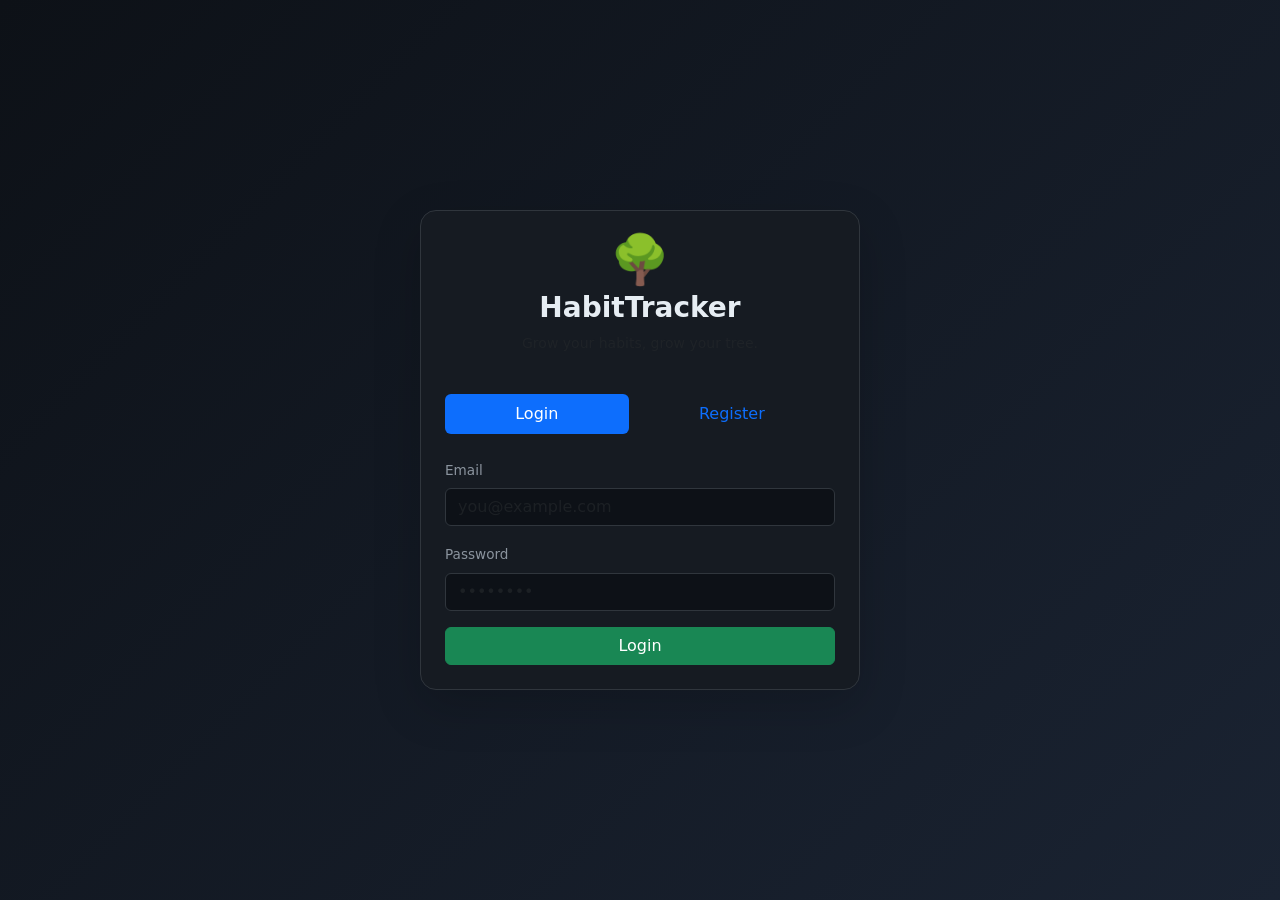
==== index.html @ 440872de "first commit" ====
<!DOCTYPE html>
<html lang="en">
<head>
  <meta charset="UTF-8" />
  <meta name="viewport" content="width=device-width, initial-scale=1.0" />
  <title>HabitTracker — Login</title>
  <link rel="stylesheet" href="https://cdn.jsdelivr.net/npm/bootstrap@5.3.3/dist/css/bootstrap.min.css" />
  <link rel="stylesheet" href="css/main.css" />
</head>
<body class="auth-page d-flex align-items-center justify-content-center min-vh-100">
  <div class="auth-card card shadow-lg p-4" style="width:100%;max-width:440px">
    <div class="text-center mb-4">
      <div class="auth-logo mb-2">🌳</div>
      <h3 class="fw-bold">HabitTracker</h3>
      <p class="text-muted small">Grow your habits, grow your tree.</p>
    </div>

    <!-- Tabs -->
    <ul class="nav nav-pills nav-fill mb-4" id="authTabs">
      <li class="nav-item">
        <button class="nav-link active" data-tab="login">Login</button>
      </li>
      <li class="nav-item">
        <button class="nav-link" data-tab="register">Register</button>
      </li>
    </ul>

    <!-- Alert -->
    <div id="authAlert" class="alert d-none" role="alert"></div>

    <!-- Login Form -->
    <form id="loginForm">
      <div class="mb-3">
        <label class="form-label">Email</label>
        <input type="email" id="loginEmail" class="form-control" placeholder="you@example.com" required />
      </div>
      <div class="mb-3">
        <label class="form-label">Password</label>
        <input type="password" id="loginPassword" class="form-control" placeholder="••••••••" required />
      </div>
      <button type="submit" class="btn btn-success w-100" id="loginBtn">
        <span class="btn-text">Login</span>
        <span class="spinner-border spinner-border-sm d-none ms-2" role="status"></span>
      </button>
    </form>

    <!-- Register Form -->
    <form id="registerForm" class="d-none">
      <div class="mb-3">
        <label class="form-label">Username</label>
        <input type="text" id="regUsername" class="form-control" placeholder="cooluser" required />
      </div>
      <div class="mb-3">
        <label class="form-label">Email</label>
        <input type="email" id="regEmail" class="form-control" placeholder="you@example.com" required />
      </div>
      <div class="mb-3">
        <label class="form-label">Password</label>
        <input type="password" id="regPassword" class="form-control" placeholder="••••••••" required />
      </div>
      <div class="mb-3">
        <label class="form-label">Confirm Password</label>
        <input type="password" id="regPassword2" class="form-control" placeholder="••••••••" required />
      </div>
      <button type="submit" class="btn btn-success w-100" id="registerBtn">
        <span class="btn-text">Create Account</span>
        <span class="spinner-border spinner-border-sm d-none ms-2" role="status"></span>
      </button>
    </form>
  </div>

  <script src="https://cdn.jsdelivr.net/npm/jquery@3.7.1/dist/jquery.min.js"></script>
  <script src="https://cdn.jsdelivr.net/npm/bootstrap@5.3.3/dist/js/bootstrap.bundle.min.js"></script>
  <script src="js/api.js"></script>
  <script src="js/auth.js"></script>
</body>
</html>
---- css/main.css ----
/* main.css — Global styles, auth page, cards, badges */

/* ── Variables ─────────────────────────────────────────────────────────── */
:root {
  --color-bg-dark : #0d1117;
  --color-bg-card : #161b22;
  --color-border  : #30363d;
  --color-green   : #28a745;
  --color-yellow  : #ffc107;
  --color-red     : #dc3545;
  --color-muted   : #6c757d;
}

/* ── Base ──────────────────────────────────────────────────────────────── */
html, body {
  margin: 0;
  padding: 0;
  font-family: 'Segoe UI', system-ui, sans-serif;
}

/* ── Auth page ─────────────────────────────────────────────────────────── */
body.auth-page {
  background: linear-gradient(135deg, #0d1117 0%, #1a2332 100%);
  min-height: 100vh;
}

.auth-logo {
  font-size: 3rem;
  line-height: 1;
}

.auth-card {
  background: var(--color-bg-card) !important;
  border: 1px solid var(--color-border) !important;
  border-radius: 16px !important;
  color: #e6edf3;
}

.auth-card .form-control,
.auth-card .form-select {
  background: #0d1117;
  border: 1px solid var(--color-border);
  color: #e6edf3;
}

.auth-card .form-control:focus,
.auth-card .form-select:focus {
  background: #0d1117;
  border-color: var(--color-green);
  color: #e6edf3;
  box-shadow: 0 0 0 0.2rem rgba(40,167,69,.25);
}

.auth-card .form-label { color: #8b949e; font-size: .85rem; }

.auth-card h3 { color: #e6edf3; }

/* ── Dashboard page ────────────────────────────────────────────────────── */
body.dashboard-page {
  background: var(--color-bg-dark);
  color: #e6edf3;
  height: 100vh;
  display: flex;
  flex-direction: column;
  overflow: hidden;
}

/* ── Navbar ────────────────────────────────────────────────────────────── */
.navbar {
  border-bottom: 1px solid var(--color-border);
  flex-shrink: 0;
}

/* ── Dashboard layout ──────────────────────────────────────────────────── */
.dashboard-layout {
  flex: 1;
  overflow: hidden;
}

/* ── Tree panel ────────────────────────────────────────────────────────── */
.tree-panel {
  overflow: hidden;
  position: relative;
  background: radial-gradient(ellipse at bottom, #1a2332 0%, #0d1117 80%);
}

#tree-canvas {
  display: block;
  width: 100%;
  height: 100%;
  cursor: default;
}

.tree-loading {
  position: absolute;
  inset: 0;
  background: rgba(13,17,23,.8);
  z-index: 10;
}

.tree-empty {
  position: absolute;
  inset: 0;
  display: flex;
  flex-direction: column;
  align-items: center;
  justify-content: center;
}

/* ── Detail panel (right drawer) ───────────────────────────────────────── */
.detail-panel {
  width: 360px;
  background: var(--color-bg-card);
  border-left: 1px solid var(--color-border);
  display: flex;
  flex-direction: column;
  overflow: hidden;
  animation: slideIn .2s ease;
}

@keyframes slideIn {
  from { transform: translateX(100%); opacity: 0; }
  to   { transform: translateX(0);    opacity: 1; }
}

.panel-header { background: #0d1117; }
.panel-body   { flex: 1; }

/* ── FAB ───────────────────────────────────────────────────────────────── */
.fab-btn {
  position: fixed;
  bottom: 28px;
  right: 28px;
  width: 52px;
  height: 52px;
  font-size: 1.5rem;
  z-index: 1000;
  line-height: 1;
  display: flex;
  align-items: center;
  justify-content: center;
}

/* ── Modals ────────────────────────────────────────────────────────────── */
.modal-content {
  background: var(--color-bg-card);
  border: 1px solid var(--color-border);
  color: #e6edf3;
}

.modal-header {
  border-bottom: 1px solid var(--color-border);
}

.modal-footer {
  border-top: 1px solid var(--color-border);
}

.modal-content .form-control,
.modal-content .form-select {
  background: #0d1117;
  border: 1px solid var(--color-border);
  color: #e6edf3;
}

.modal-content .form-control:focus,
.modal-content .form-select:focus {
  background: #0d1117;
  border-color: var(--color-green);
  color: #e6edf3;
  box-shadow: 0 0 0 .2rem rgba(40,167,69,.25);
}

.modal-content .form-label { color: #8b949e; font-size: .85rem; }

/* ── List group (task list) ────────────────────────────────────────────── */
.list-group-item {
  background: transparent;
  border-color: var(--color-border);
  color: #e6edf3;
}

.list-group-item:hover {
  background: rgba(255,255,255,.04);
  color: #e6edf3;
}

/* ── Progress bar ──────────────────────────────────────────────────────── */
.progress { background: #30363d; }

/* ── Responsive: collapse detail panel on small screens ────────────────── */
@media (max-width: 640px) {
  .detail-panel {
    width: 100%;
    position: fixed;
    bottom: 0;
    left: 0;
    height: 60vh;
    border-top: 1px solid var(--color-border);
    border-left: none;
    z-index: 200;
  }
}
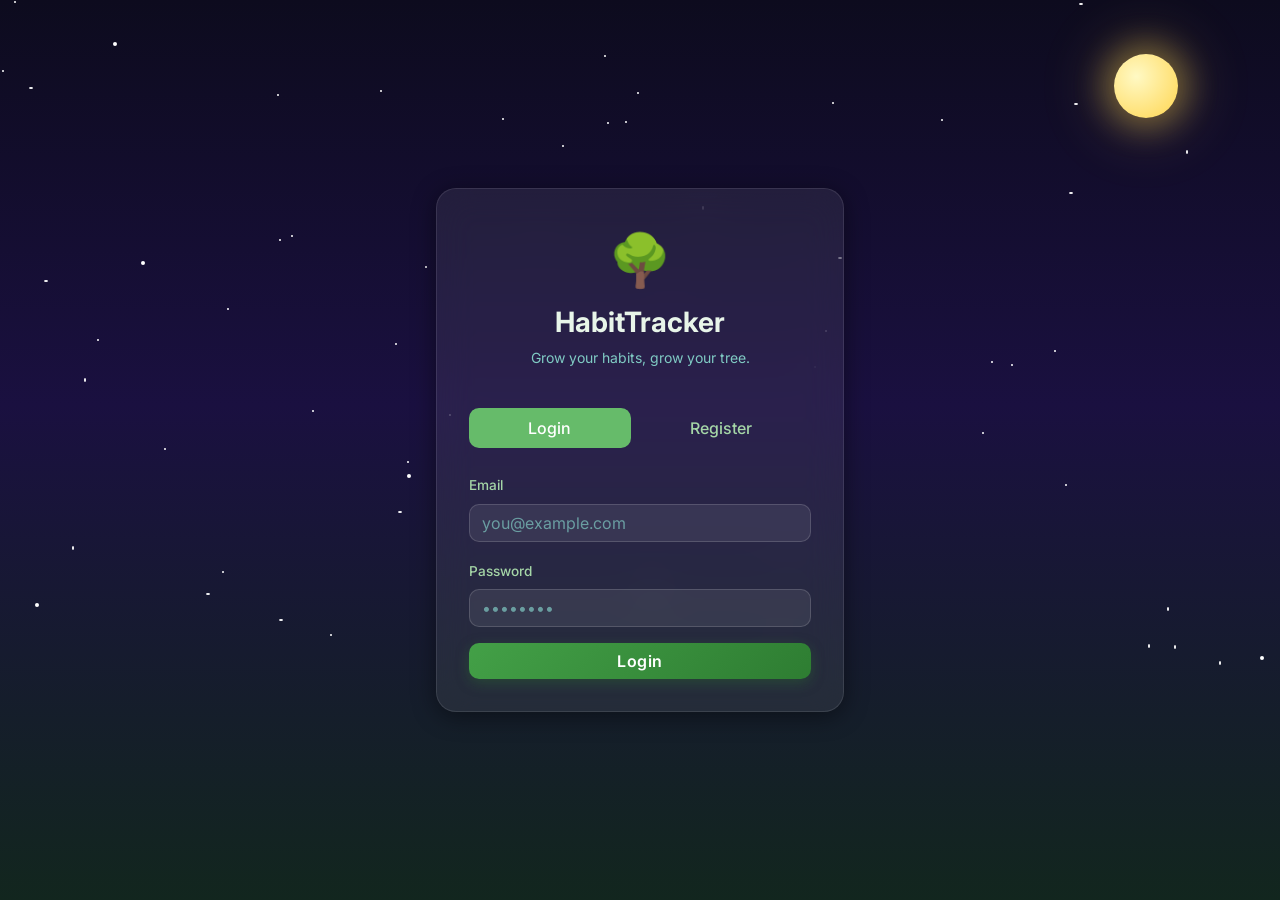
==== commit 8eb8e291: "added the analytics apis and added daily loggin status ." ====
--- a/index.html
+++ b/index.html
@@ -6,72 +6,119 @@
   <title>HabitTracker — Login</title>
   <link rel="stylesheet" href="https://cdn.jsdelivr.net/npm/bootstrap@5.3.3/dist/css/bootstrap.min.css" />
   <link rel="stylesheet" href="css/main.css" />
+  <script>
+    // Apply theme before paint to avoid flash
+    (function(){
+      const h = new Date().getHours();
+      document.documentElement.className = (h >= 6 && h < 18) ? 'day-theme' : 'night-theme';
+    })();
+  </script>
 </head>
-<body class="auth-page d-flex align-items-center justify-content-center min-vh-100">
-  <div class="auth-card card shadow-lg p-4" style="width:100%;max-width:440px">
-    <div class="text-center mb-4">
-      <div class="auth-logo mb-2">🌳</div>
-      <h3 class="fw-bold">HabitTracker</h3>
-      <p class="text-muted small">Grow your habits, grow your tree.</p>
+<body class="auth-page">
+
+  <!-- Animated background scene -->
+  <div class="bg-scene" id="bgScene"></div>
+
+  <!-- Auth card -->
+  <div class="auth-wrapper">
+    <div class="auth-card card shadow-lg">
+      <div class="text-center mb-4">
+        <div class="auth-logo mb-2">🌳</div>
+        <h3 class="fw-bold">HabitTracker</h3>
+        <p class="text-muted small">Grow your habits, grow your tree.</p>
+      </div>
+
+      <!-- Tabs -->
+      <ul class="nav nav-pills nav-fill mb-4" id="authTabs">
+        <li class="nav-item">
+          <button class="nav-link active" data-tab="login">Login</button>
+        </li>
+        <li class="nav-item">
+          <button class="nav-link" data-tab="register">Register</button>
+        </li>
+      </ul>
+
+      <!-- Alert -->
+      <div id="authAlert" class="alert d-none" role="alert"></div>
+
+      <!-- Login Form -->
+      <form id="loginForm">
+        <div class="mb-3">
+          <label class="form-label">Email</label>
+          <input type="email" id="loginEmail" class="form-control" placeholder="you@example.com" required />
+        </div>
+        <div class="mb-3">
+          <label class="form-label">Password</label>
+          <input type="password" id="loginPassword" class="form-control" placeholder="••••••••" required />
+        </div>
+        <button type="submit" class="btn btn-success w-100" id="loginBtn">
+          <span class="btn-text">Login</span>
+          <span class="spinner-border spinner-border-sm d-none ms-2" role="status"></span>
+        </button>
+      </form>
+
+      <!-- Register Form -->
+      <form id="registerForm" class="d-none">
+        <div class="mb-3">
+          <label class="form-label">Username</label>
+          <input type="text" id="regUsername" class="form-control" placeholder="cooluser" required />
+        </div>
+        <div class="mb-3">
+          <label class="form-label">Email</label>
+          <input type="email" id="regEmail" class="form-control" placeholder="you@example.com" required />
+        </div>
+        <div class="mb-3">
+          <label class="form-label">Password</label>
+          <input type="password" id="regPassword" class="form-control" placeholder="••••••••" required />
+        </div>
+        <div class="mb-3">
+          <label class="form-label">Confirm Password</label>
+          <input type="password" id="regPassword2" class="form-control" placeholder="••••••••" required />
+        </div>
+        <button type="submit" class="btn btn-success w-100" id="registerBtn">
+          <span class="btn-text">Create Account</span>
+          <span class="spinner-border spinner-border-sm d-none ms-2" role="status"></span>
+        </button>
+      </form>
     </div>
-
-    <!-- Tabs -->
-    <ul class="nav nav-pills nav-fill mb-4" id="authTabs">
-      <li class="nav-item">
-        <button class="nav-link active" data-tab="login">Login</button>
-      </li>
-      <li class="nav-item">
-        <button class="nav-link" data-tab="register">Register</button>
-      </li>
-    </ul>
-
-    <!-- Alert -->
-    <div id="authAlert" class="alert d-none" role="alert"></div>
-
-    <!-- Login Form -->
-    <form id="loginForm">
-      <div class="mb-3">
-        <label class="form-label">Email</label>
-        <input type="email" id="loginEmail" class="form-control" placeholder="you@example.com" required />
-      </div>
-      <div class="mb-3">
-        <label class="form-label">Password</label>
-        <input type="password" id="loginPassword" class="form-control" placeholder="••••••••" required />
-      </div>
-      <button type="submit" class="btn btn-success w-100" id="loginBtn">
-        <span class="btn-text">Login</span>
-        <span class="spinner-border spinner-border-sm d-none ms-2" role="status"></span>
-      </button>
-    </form>
-
-    <!-- Register Form -->
-    <form id="registerForm" class="d-none">
-      <div class="mb-3">
-        <label class="form-label">Username</label>
-        <input type="text" id="regUsername" class="form-control" placeholder="cooluser" required />
-      </div>
-      <div class="mb-3">
-        <label class="form-label">Email</label>
-        <input type="email" id="regEmail" class="form-control" placeholder="you@example.com" required />
-      </div>
-      <div class="mb-3">
-        <label class="form-label">Password</label>
-        <input type="password" id="regPassword" class="form-control" placeholder="••••••••" required />
-      </div>
-      <div class="mb-3">
-        <label class="form-label">Confirm Password</label>
-        <input type="password" id="regPassword2" class="form-control" placeholder="••••••••" required />
-      </div>
-      <button type="submit" class="btn btn-success w-100" id="registerBtn">
-        <span class="btn-text">Create Account</span>
-        <span class="spinner-border spinner-border-sm d-none ms-2" role="status"></span>
-      </button>
-    </form>
   </div>
 
   <script src="https://cdn.jsdelivr.net/npm/jquery@3.7.1/dist/jquery.min.js"></script>
   <script src="https://cdn.jsdelivr.net/npm/bootstrap@5.3.3/dist/js/bootstrap.bundle.min.js"></script>
   <script src="js/api.js"></script>
   <script src="js/auth.js"></script>
+  <script>
+    // Build background scene
+    (function () {
+      const isDay = document.documentElement.classList.contains('day-theme');
+      const scene = document.getElementById('bgScene');
+      document.body.classList.add(isDay ? 'day-theme' : 'night-theme');
+
+      if (isDay) {
+        // Clouds
+        for (let i = 1; i <= 4; i++) {
+          const c = document.createElement('div');
+          c.className = `cloud cloud-${i}`;
+          scene.appendChild(c);
+        }
+        // Sun
+        const sun = document.createElement('div');
+        sun.style.cssText = 'position:absolute;top:8%;left:10%;width:72px;height:72px;border-radius:50%;background:radial-gradient(circle,#fffde7,#ffd54f);box-shadow:0 0 40px 16px rgba(255,213,79,.45),0 0 80px 30px rgba(255,213,79,.2);animation:moonGlow 4s ease-in-out infinite;';
+        scene.appendChild(sun);
+      } else {
+        // Moon
+        const moon = document.createElement('div');
+        moon.className = 'moon';
+        scene.appendChild(moon);
+        // Stars
+        for (let i = 0; i < 60; i++) {
+          const s = document.createElement('div');
+          s.className = 'star';
+          s.style.cssText = `left:${Math.random()*100}%;top:${Math.random()*75}%;--dur:${2+Math.random()*3}s;--delay:${Math.random()*3}s;width:${Math.random()>0.7?4:2}px;height:${Math.random()>0.7?4:2}px;`;
+          scene.appendChild(s);
+        }
+      }
+    })();
+  </script>
 </body>
 </html>
--- a/css/main.css
+++ b/css/main.css
@@ -1,203 +1,688 @@
-/* main.css — Global styles, auth page, cards, badges */
-
-/* ── Variables ─────────────────────────────────────────────────────────── */
-:root {
-  --color-bg-dark : #0d1117;
-  --color-bg-card : #161b22;
-  --color-border  : #30363d;
-  --color-green   : #28a745;
-  --color-yellow  : #ffc107;
-  --color-red     : #dc3545;
-  --color-muted   : #6c757d;
-}
-
-/* ── Base ──────────────────────────────────────────────────────────────── */
+/* main.css — Gamified Growth Tree · Day / Night Theme */
+
+/* ── Google Font ────────────────────────────────────────────────────────── */
+@import url('https://fonts.googleapis.com/css2?family=Inter:wght@400;500;600;700&display=swap');
+
+/* ── Global Reset ───────────────────────────────────────────────────────── */
+*, *::before, *::after { box-sizing: border-box; }
 html, body {
-  margin: 0;
-  padding: 0;
-  font-family: 'Segoe UI', system-ui, sans-serif;
-}
-
-/* ── Auth page ─────────────────────────────────────────────────────────── */
+  margin: 0; padding: 0;
+  font-family: 'Inter', 'Segoe UI', system-ui, sans-serif;
+  height: 100%;
+}
+
+/* ══════════════════════════════════════════════════════════════════════════
+   DAY THEME  (6 AM – 6 PM)
+   ══════════════════════════════════════════════════════════════════════════ */
+body.day-theme {
+  --bg-gradient    : linear-gradient(180deg, #56CCF2 0%, #B3E5FC 40%, #DCEDC8 100%);
+  --bg-card        : rgba(255,255,255,0.72);
+  --bg-card-solid  : #ffffff;
+  --bg-sidebar     : rgba(255,255,255,0.60);
+  --bg-navbar      : rgba(255,255,255,0.85);
+  --bg-panel       : rgba(255,255,255,0.90);
+  --text-primary   : #1b2a3b;
+  --text-secondary : #3d5a73;
+  --text-muted     : #607d8b;
+  --border-color   : rgba(0,0,0,0.08);
+  --shadow         : 0 4px 24px rgba(0,0,0,0.10);
+  --shadow-hover   : 0 8px 32px rgba(0,0,0,0.16);
+  --accent-green   : #2e7d32;
+  --accent-green-bg: rgba(46,125,50,0.12);
+  --progress-bg    : rgba(0,0,0,0.08);
+  --input-bg       : rgba(255,255,255,0.9);
+  --input-border   : rgba(0,0,0,0.15);
+  --modal-bg       : #ffffff;
+}
+
+/* ══════════════════════════════════════════════════════════════════════════
+   NIGHT THEME  (6 PM – 6 AM)
+   ══════════════════════════════════════════════════════════════════════════ */
+body.night-theme {
+  --bg-gradient    : linear-gradient(180deg, #0d0b1e 0%, #1a1040 45%, #12261e 100%);
+  --bg-card        : rgba(255,255,255,0.07);
+  --bg-card-solid  : #1a1a2e;
+  --bg-sidebar     : rgba(255,255,255,0.05);
+  --bg-navbar      : rgba(13,11,30,0.90);
+  --bg-panel       : rgba(20,18,45,0.95);
+  --text-primary   : #e8f5e9;
+  --text-secondary : #a5d6a7;
+  --text-muted     : #80cbc4;
+  --border-color   : rgba(255,255,255,0.10);
+  --shadow         : 0 4px 24px rgba(0,0,0,0.45);
+  --shadow-hover   : 0 8px 32px rgba(0,0,0,0.60);
+  --accent-green   : #66bb6a;
+  --accent-green-bg: rgba(102,187,106,0.15);
+  --progress-bg    : rgba(255,255,255,0.10);
+  --input-bg       : rgba(255,255,255,0.08);
+  --input-border   : rgba(255,255,255,0.15);
+  --modal-bg       : #1e1b3a;
+}
+
+/* ── Animated background ────────────────────────────────────────────────── */
+body { background: var(--bg-gradient); color: var(--text-primary); }
+body.dashboard-page, body.auth-page { min-height: 100vh; }
+
+/* ── Background scene container ─────────────────────────────────────────── */
+.bg-scene {
+  position: fixed; inset: 0; z-index: 0;
+  background: var(--bg-gradient);
+  overflow: hidden;
+  pointer-events: none;
+}
+
+/* ── Clouds (day only) ──────────────────────────────────────────────────── */
+.cloud {
+  position: absolute;
+  background: rgba(255,255,255,0.85);
+  border-radius: 50px;
+  filter: blur(2px);
+}
+.cloud::before, .cloud::after {
+  content: '';
+  position: absolute;
+  background: rgba(255,255,255,0.85);
+  border-radius: 50%;
+}
+.cloud-1 { width:120px; height:38px; top:8%; left:-140px;
+  animation: floatCloud 28s linear infinite; }
+.cloud-1::before { width:70px; height:60px; top:-28px; left:15px; }
+.cloud-1::after  { width:50px; height:45px; top:-18px; left:55px; }
+
+.cloud-2 { width:160px; height:48px; top:18%; left:-180px;
+  animation: floatCloud 38s linear 10s infinite; }
+.cloud-2::before { width:90px; height:72px; top:-36px; left:18px; }
+.cloud-2::after  { width:65px; height:52px; top:-24px; left:78px; }
+
+.cloud-3 { width:90px; height:30px; top:32%; left:-110px;
+  animation: floatCloud 22s linear 5s infinite; }
+.cloud-3::before { width:55px; height:48px; top:-24px; left:12px; }
+.cloud-3::after  { width:40px; height:34px; top:-14px; left:42px; }
+
+.cloud-4 { width:140px; height:42px; top:50%; left:-160px;
+  animation: floatCloud 45s linear 18s infinite; }
+.cloud-4::before { width:80px; height:64px; top:-32px; left:14px; }
+.cloud-4::after  { width:60px; height:48px; top:-22px; left:66px; }
+
+@keyframes floatCloud {
+  from { transform: translateX(-10px); }
+  to   { transform: translateX(110vw); }
+}
+
+/* ── Moon (night only) ──────────────────────────────────────────────────── */
+.moon {
+  position: absolute;
+  top: 6%;  right: 8%;
+  width: 64px; height: 64px;
+  border-radius: 50%;
+  background: radial-gradient(circle at 35% 35%, #fff9c4, #ffd54f);
+  box-shadow: 0 0 30px 10px rgba(255,213,79,.35),
+              0 0 60px 20px rgba(255,213,79,.15);
+  animation: moonGlow 4s ease-in-out infinite;
+}
+@keyframes moonGlow {
+  0%,100% { box-shadow: 0 0 30px 10px rgba(255,213,79,.35), 0 0 60px 20px rgba(255,213,79,.15); }
+  50%     { box-shadow: 0 0 40px 16px rgba(255,213,79,.55), 0 0 80px 30px rgba(255,213,79,.25); }
+}
+
+/* ── Stars (night only) ─────────────────────────────────────────────────── */
+.star {
+  position: absolute;
+  width: 3px; height: 3px;
+  border-radius: 50%;
+  background: #fff;
+  animation: twinkle var(--dur,3s) ease-in-out var(--delay,0s) infinite;
+}
+@keyframes twinkle {
+  0%,100% { opacity: 0.2; transform: scale(1); }
+  50%     { opacity: 1;   transform: scale(1.4); }
+}
+
+/* ── Utility ────────────────────────────────────────────────────────────── */
+.glass {
+  background: var(--bg-card);
+  backdrop-filter: blur(14px);
+  -webkit-backdrop-filter: blur(14px);
+  border: 1px solid var(--border-color);
+  border-radius: 16px;
+  box-shadow: var(--shadow);
+}
+.glass:hover { box-shadow: var(--shadow-hover); }
+
+/* ══════════════════════════════════════════════════════════════════════════
+   AUTH PAGE
+   ══════════════════════════════════════════════════════════════════════════ */
 body.auth-page {
-  background: linear-gradient(135deg, #0d1117 0%, #1a2332 100%);
-  min-height: 100vh;
-}
-
-.auth-logo {
-  font-size: 3rem;
-  line-height: 1;
-}
-
-.auth-card {
-  background: var(--color-bg-card) !important;
-  border: 1px solid var(--color-border) !important;
-  border-radius: 16px !important;
-  color: #e6edf3;
-}
-
-.auth-card .form-control,
-.auth-card .form-select {
-  background: #0d1117;
-  border: 1px solid var(--color-border);
-  color: #e6edf3;
-}
-
-.auth-card .form-control:focus,
-.auth-card .form-select:focus {
-  background: #0d1117;
-  border-color: var(--color-green);
-  color: #e6edf3;
-  box-shadow: 0 0 0 0.2rem rgba(40,167,69,.25);
-}
-
-.auth-card .form-label { color: #8b949e; font-size: .85rem; }
-
-.auth-card h3 { color: #e6edf3; }
-
-/* ── Dashboard page ────────────────────────────────────────────────────── */
-body.dashboard-page {
-  background: var(--color-bg-dark);
-  color: #e6edf3;
-  height: 100vh;
-  display: flex;
-  flex-direction: column;
-  overflow: hidden;
-}
-
-/* ── Navbar ────────────────────────────────────────────────────────────── */
-.navbar {
-  border-bottom: 1px solid var(--color-border);
-  flex-shrink: 0;
-}
-
-/* ── Dashboard layout ──────────────────────────────────────────────────── */
-.dashboard-layout {
-  flex: 1;
-  overflow: hidden;
-}
-
-/* ── Tree panel ────────────────────────────────────────────────────────── */
-.tree-panel {
-  overflow: hidden;
-  position: relative;
-  background: radial-gradient(ellipse at bottom, #1a2332 0%, #0d1117 80%);
-}
-
-#tree-canvas {
-  display: block;
-  width: 100%;
-  height: 100%;
-  cursor: default;
-}
-
-.tree-loading {
-  position: absolute;
-  inset: 0;
-  background: rgba(13,17,23,.8);
-  z-index: 10;
-}
-
-.tree-empty {
-  position: absolute;
-  inset: 0;
-  display: flex;
-  flex-direction: column;
-  align-items: center;
-  justify-content: center;
-}
-
-/* ── Detail panel (right drawer) ───────────────────────────────────────── */
-.detail-panel {
-  width: 360px;
-  background: var(--color-bg-card);
-  border-left: 1px solid var(--color-border);
-  display: flex;
-  flex-direction: column;
-  overflow: hidden;
-  animation: slideIn .2s ease;
-}
-
-@keyframes slideIn {
-  from { transform: translateX(100%); opacity: 0; }
-  to   { transform: translateX(0);    opacity: 1; }
-}
-
-.panel-header { background: #0d1117; }
-.panel-body   { flex: 1; }
-
-/* ── FAB ───────────────────────────────────────────────────────────────── */
-.fab-btn {
-  position: fixed;
-  bottom: 28px;
-  right: 28px;
-  width: 52px;
-  height: 52px;
-  font-size: 1.5rem;
-  z-index: 1000;
-  line-height: 1;
   display: flex;
   align-items: center;
   justify-content: center;
-}
-
-/* ── Modals ────────────────────────────────────────────────────────────── */
+  position: relative;
+  overflow: hidden;
+}
+
+.auth-wrapper { position: relative; z-index: 10; width: 100%; max-width: 440px; padding: 1rem; }
+
+.auth-card {
+  background: var(--bg-card) !important;
+  backdrop-filter: blur(18px) !important;
+  -webkit-backdrop-filter: blur(18px) !important;
+  border: 1px solid var(--border-color) !important;
+  border-radius: 20px !important;
+  box-shadow: var(--shadow) !important;
+  color: var(--text-primary) !important;
+  padding: 2rem !important;
+}
+
+.auth-logo { font-size: 3.2rem; animation: floatEmoji 3s ease-in-out infinite; }
+@keyframes floatEmoji {
+  0%,100% { transform: translateY(0); }
+  50%     { transform: translateY(-8px); }
+}
+
+.auth-card h3 { color: var(--text-primary); font-weight: 700; }
+.auth-card .text-muted { color: var(--text-muted) !important; }
+
+.auth-card .nav-pills .nav-link {
+  color: var(--text-secondary);
+  border-radius: 10px;
+  transition: all .2s;
+  font-weight: 500;
+}
+.auth-card .nav-pills .nav-link.active {
+  background: var(--accent-green);
+  color: #fff;
+}
+
+.auth-card .form-label { color: var(--text-secondary); font-size: .85rem; font-weight: 500; }
+
+.auth-card .form-control,
+.auth-card .form-select {
+  background: var(--input-bg);
+  border: 1.5px solid var(--input-border);
+  color: var(--text-primary);
+  border-radius: 10px;
+  transition: border-color .2s, box-shadow .2s;
+}
+.auth-card .form-control::placeholder { color: var(--text-muted); opacity: .7; }
+.auth-card .form-control:focus,
+.auth-card .form-select:focus {
+  background: var(--input-bg);
+  border-color: var(--accent-green);
+  color: var(--text-primary);
+  box-shadow: 0 0 0 3px var(--accent-green-bg);
+  outline: none;
+}
+
+.auth-card .btn-success {
+  background: linear-gradient(135deg, #43a047, #2e7d32);
+  border: none;
+  border-radius: 10px;
+  font-weight: 600;
+  letter-spacing: .03em;
+  transition: all .25s;
+  box-shadow: 0 4px 14px rgba(46,125,50,.35);
+}
+.auth-card .btn-success:hover {
+  transform: translateY(-2px);
+  box-shadow: 0 6px 20px rgba(46,125,50,.50);
+}
+.auth-card .btn-success:active { transform: translateY(0); }
+
+#authAlert { border-radius: 10px; font-size: .88rem; }
+
+/* ══════════════════════════════════════════════════════════════════════════
+   DASHBOARD PAGE
+   ══════════════════════════════════════════════════════════════════════════ */
+body.dashboard-page {
+  display: flex;
+  flex-direction: column;
+  height: 100vh;
+  overflow: hidden;
+  position: relative;
+}
+
+/* ── Navbar ─────────────────────────────────────────────────────────────── */
+.app-navbar {
+  position: relative; z-index: 100;
+  background: var(--bg-navbar) !important;
+  backdrop-filter: blur(14px);
+  -webkit-backdrop-filter: blur(14px);
+  border-bottom: 1px solid var(--border-color);
+  flex-shrink: 0;
+  padding: .6rem 1.2rem;
+}
+.app-navbar .navbar-brand {
+  font-weight: 700; font-size: 1.2rem;
+  color: var(--text-primary) !important;
+}
+.app-navbar .nav-meta { color: var(--text-secondary); font-size: .85rem; }
+
+.streak-badge {
+  display: inline-flex; align-items: center; gap: .3rem;
+  background: linear-gradient(135deg, #ff6f00, #ff8f00);
+  color: #fff; font-weight: 700; font-size: .95rem;
+  padding: .25rem .7rem; border-radius: 20px;
+  box-shadow: 0 2px 10px rgba(255,111,0,.40);
+  animation: streakPulse 2.5s ease-in-out infinite;
+}
+@keyframes streakPulse {
+  0%,100% { box-shadow: 0 2px 10px rgba(255,111,0,.40); }
+  50%     { box-shadow: 0 2px 18px rgba(255,111,0,.70); }
+}
+
+.stage-badge {
+  background: linear-gradient(135deg, #2e7d32, #43a047);
+  color: #fff; font-weight: 600; font-size: .82rem;
+  padding: .22rem .6rem; border-radius: 20px;
+}
+
+/* ── App body ────────────────────────────────────────────────────────────── */
+.app-body {
+  flex: 1; display: flex; overflow: hidden;
+  position: relative; z-index: 10;
+}
+
+/* ── Sidebar ─────────────────────────────────────────────────────────────── */
+.app-sidebar {
+  width: 280px; flex-shrink: 0;
+  background: var(--bg-sidebar);
+  backdrop-filter: blur(14px);
+  -webkit-backdrop-filter: blur(14px);
+  border-right: 1px solid var(--border-color);
+  display: flex; flex-direction: column;
+  overflow: hidden;
+  transition: transform .3s ease;
+}
+
+.sidebar-header {
+  padding: .85rem 1rem .6rem;
+  border-bottom: 1px solid var(--border-color);
+  display: flex; align-items: center; justify-content: space-between;
+}
+.sidebar-header h6 { color: var(--text-primary); font-weight: 700; margin: 0; font-size: .9rem; }
+
+.sidebar-scroll { flex: 1; overflow-y: auto; padding: .5rem; }
+.sidebar-scroll::-webkit-scrollbar { width: 4px; }
+.sidebar-scroll::-webkit-scrollbar-track { background: transparent; }
+.sidebar-scroll::-webkit-scrollbar-thumb { background: var(--border-color); border-radius: 4px; }
+
+/* Sidebar accordion */
+.sidebar-accordion .accordion-item {
+  background: transparent;
+  border: none;
+  margin-bottom: .4rem;
+}
+.sidebar-accordion .accordion-button {
+  background: var(--bg-card);
+  backdrop-filter: blur(8px);
+  color: var(--text-primary);
+  font-size: .85rem; font-weight: 600;
+  padding: .6rem .8rem;
+  border-radius: 10px !important;
+  border: 1px solid var(--border-color);
+  box-shadow: none;
+  transition: all .2s;
+  gap: .4rem;
+}
+.sidebar-accordion .accordion-button:not(.collapsed) {
+  background: var(--accent-green-bg);
+  color: var(--accent-green);
+  border-bottom-left-radius: 0 !important;
+  border-bottom-right-radius: 0 !important;
+  border-bottom-color: transparent;
+}
+.sidebar-accordion .accordion-button::after { filter: none; }
+.night-theme .sidebar-accordion .accordion-button::after { filter: invert(1); }
+
+.sidebar-accordion .accordion-collapse { border-radius: 0 0 10px 10px; overflow: hidden; }
+.sidebar-accordion .accordion-body {
+  background: var(--bg-card);
+  border: 1px solid var(--border-color);
+  border-top: none;
+  border-radius: 0 0 10px 10px;
+  padding: .5rem .6rem;
+}
+
+/* Branch card in sidebar */
+.branch-card-sidebar {
+  background: transparent;
+  border-left: 3px solid;
+  border-radius: 8px;
+  padding: .5rem .65rem;
+  margin-bottom: .4rem;
+  cursor: pointer;
+  transition: all .2s;
+}
+.branch-card-sidebar:hover {
+  background: var(--accent-green-bg);
+  transform: translateX(3px);
+}
+.branch-card-sidebar .branch-name {
+  font-size: .82rem; font-weight: 600;
+  color: var(--text-primary);
+  white-space: nowrap; overflow: hidden; text-overflow: ellipsis;
+}
+.branch-card-sidebar .branch-meta {
+  font-size: .72rem; color: var(--text-muted);
+  display: flex; justify-content: space-between; margin-top: 2px;
+}
+.branch-progress { height: 3px; border-radius: 3px; background: var(--progress-bg); margin-top: 4px; }
+.branch-progress-bar { height: 100%; border-radius: 3px; transition: width .4s ease; }
+
+/* ── Main content area ───────────────────────────────────────────────────── */
+.main-area {
+  flex: 1; display: flex; overflow: hidden; position: relative;
+}
+
+/* ── Tree panel ─────────────────────────────────────────────────────────── */
+.tree-panel {
+  flex: 1; position: relative; overflow: hidden;
+}
+
+.day-theme .tree-panel {
+  background: radial-gradient(ellipse at 50% 100%, #66BB6A 0%, #AED581 15%, #80DEEA 55%, transparent 80%);
+}
+.night-theme .tree-panel {
+  background: radial-gradient(ellipse at 50% 100%, #1B5E20 0%, #1a237e 40%, transparent 80%);
+}
+
+#tree-canvas {
+  display: block; width: 100%; height: 100%; cursor: default;
+}
+
+.tree-loading {
+  position: absolute; inset: 0;
+  background: rgba(0,0,0,.15);
+  backdrop-filter: blur(4px);
+  z-index: 10;
+  display: flex; align-items: center; justify-content: center;
+}
+.day-theme .tree-loading { background: rgba(255,255,255,.30); }
+
+.tree-empty {
+  position: absolute; inset: 0;
+  display: flex; flex-direction: column; align-items: center; justify-content: center;
+}
+.tree-empty-icon { font-size: 5rem; animation: floatEmoji 3s ease-in-out infinite; }
+.tree-empty p { color: var(--text-secondary); font-size: 1.05rem; margin: .5rem 0 1rem; }
+
+/* ── Detail panel ───────────────────────────────────────────────────────── */
+.detail-panel {
+  width: 360px; flex-shrink: 0;
+  background: var(--bg-panel);
+  backdrop-filter: blur(18px);
+  -webkit-backdrop-filter: blur(18px);
+  border-left: 1px solid var(--border-color);
+  display: flex; flex-direction: column;
+  overflow: hidden;
+  animation: slideIn .22s cubic-bezier(.22,1,.36,1);
+}
+@keyframes slideIn {
+  from { transform: translateX(30px); opacity: 0; }
+  to   { transform: translateX(0);    opacity: 1; }
+}
+
+.panel-header {
+  padding: .9rem 1rem;
+  border-bottom: 1px solid var(--border-color);
+  display: flex; align-items: center; justify-content: space-between;
+  background: transparent;
+}
+.panel-header h6 { color: var(--text-primary); font-weight: 700; margin: 0; }
+
+.panel-body { flex: 1; overflow-y: auto; padding: 1rem; color: var(--text-primary); }
+.panel-body::-webkit-scrollbar { width: 4px; }
+.panel-body::-webkit-scrollbar-thumb { background: var(--border-color); border-radius: 4px; }
+
+.panel-body h5, .panel-body p { color: var(--text-primary); }
+.panel-body .text-muted { color: var(--text-muted) !important; }
+
+/* Panel task list */
+.panel-body .list-group-item {
+  background: var(--bg-card);
+  border-color: var(--border-color);
+  color: var(--text-primary);
+  border-radius: 10px !important;
+  margin-bottom: .35rem;
+  transition: all .18s;
+}
+.panel-body .list-group-item:hover {
+  background: var(--accent-green-bg);
+  transform: translateX(3px);
+}
+.panel-body .list-group-item small { color: var(--text-muted) !important; }
+
+.panel-body .progress { background: var(--progress-bg); }
+
+/* Panel action buttons */
+.panel-body .back-to-branch {
+  background: var(--bg-card);
+  border: 1px solid var(--border-color);
+  color: var(--text-secondary);
+  border-radius: 8px;
+  font-size: .82rem;
+  transition: all .2s;
+}
+.panel-body .back-to-branch:hover {
+  background: var(--accent-green-bg);
+  color: var(--accent-green);
+  border-color: var(--accent-green);
+}
+
+/* ── FAB ─────────────────────────────────────────────────────────────────── */
+.fab-btn {
+  position: fixed; bottom: 28px; right: 28px;
+  width: 56px; height: 56px;
+  background: linear-gradient(135deg, #43a047, #2e7d32);
+  border: none; border-radius: 50%;
+  font-size: 1.6rem; color: #fff; font-weight: 300;
+  box-shadow: 0 4px 18px rgba(46,125,50,.50);
+  z-index: 1000; cursor: pointer;
+  display: flex; align-items: center; justify-content: center;
+  line-height: 1;
+  transition: all .25s;
+}
+.fab-btn:hover {
+  transform: scale(1.10) rotate(45deg);
+  box-shadow: 0 6px 24px rgba(46,125,50,.65);
+}
+
+/* ── Modals ──────────────────────────────────────────────────────────────── */
 .modal-content {
-  background: var(--color-bg-card);
-  border: 1px solid var(--color-border);
-  color: #e6edf3;
-}
-
-.modal-header {
-  border-bottom: 1px solid var(--color-border);
-}
-
-.modal-footer {
-  border-top: 1px solid var(--color-border);
-}
-
+  background: var(--modal-bg) !important;
+  border: 1px solid var(--border-color) !important;
+  border-radius: 18px !important;
+  color: var(--text-primary) !important;
+  box-shadow: 0 16px 48px rgba(0,0,0,.25) !important;
+}
+.modal-header { border-bottom: 1px solid var(--border-color) !important; }
+.modal-footer { border-top:    1px solid var(--border-color) !important; }
+.modal-title  { color: var(--text-primary) !important; font-weight: 700; }
+.btn-close    { filter: none; }
+.night-theme .btn-close { filter: invert(1); }
+
+.modal-content .form-label { color: var(--text-secondary); font-size: .83rem; font-weight: 500; }
 .modal-content .form-control,
 .modal-content .form-select {
-  background: #0d1117;
-  border: 1px solid var(--color-border);
-  color: #e6edf3;
-}
-
+  background: var(--input-bg) !important;
+  border: 1.5px solid var(--input-border) !important;
+  color: var(--text-primary) !important;
+  border-radius: 10px;
+  transition: border-color .2s, box-shadow .2s;
+}
+.modal-content .form-control::placeholder { color: var(--text-muted); opacity: .65; }
 .modal-content .form-control:focus,
 .modal-content .form-select:focus {
-  background: #0d1117;
-  border-color: var(--color-green);
-  color: #e6edf3;
-  box-shadow: 0 0 0 .2rem rgba(40,167,69,.25);
-}
-
-.modal-content .form-label { color: #8b949e; font-size: .85rem; }
-
-/* ── List group (task list) ────────────────────────────────────────────── */
-.list-group-item {
-  background: transparent;
-  border-color: var(--color-border);
-  color: #e6edf3;
-}
-
-.list-group-item:hover {
-  background: rgba(255,255,255,.04);
-  color: #e6edf3;
-}
-
-/* ── Progress bar ──────────────────────────────────────────────────────── */
-.progress { background: #30363d; }
-
-/* ── Responsive: collapse detail panel on small screens ────────────────── */
-@media (max-width: 640px) {
+  border-color: var(--accent-green) !important;
+  box-shadow: 0 0 0 3px var(--accent-green-bg) !important;
+  outline: none;
+}
+.modal-content select.form-select option { background: var(--modal-bg); color: var(--text-primary); }
+
+/* ── Badges (dynamic panel) ──────────────────────────────────────────────── */
+.panel-body .badge { border-radius: 8px; font-weight: 600; font-size: .75rem; }
+
+/* ── Sidebar mobile toggle ───────────────────────────────────────────────── */
+#sidebarToggle {
+  display: none;
+  position: fixed; bottom: 90px; right: 28px;
+  width: 44px; height: 44px;
+  background: var(--bg-card);
+  border: 1px solid var(--border-color);
+  border-radius: 50%; z-index: 999; cursor: pointer;
+  align-items: center; justify-content: center;
+  font-size: 1.2rem; color: var(--text-primary);
+  box-shadow: var(--shadow);
+  transition: all .2s;
+}
+#sidebarToggle:hover { background: var(--accent-green-bg); color: var(--accent-green); }
+
+/* ══════════════════════════════════════════════════════════════════════════
+   LEADERBOARD PAGE
+   ══════════════════════════════════════════════════════════════════════════ */
+body.lb-page {
+  min-height: 100vh; position: relative; overflow-x: hidden;
+}
+
+.lb-nav {
+  position: relative; z-index: 100;
+  background: var(--bg-navbar) !important;
+  backdrop-filter: blur(14px);
+  -webkit-backdrop-filter: blur(14px);
+  border-bottom: 1px solid var(--border-color);
+  padding: .65rem 1.2rem;
+}
+.lb-nav .fw-bold { color: var(--text-primary) !important; }
+
+.lb-wrap {
+  position: relative; z-index: 10;
+  max-width: 900px; margin: 0 auto; padding: 2rem 1rem;
+}
+
+.lb-card {
+  background: var(--bg-card);
+  backdrop-filter: blur(16px);
+  -webkit-backdrop-filter: blur(16px);
+  border: 1px solid var(--border-color);
+  border-radius: 18px; overflow: hidden;
+  box-shadow: var(--shadow);
+}
+
+.lb-controls {
+  display: flex; flex-wrap: wrap; gap: .5rem;
+  align-items: center; padding: 1rem 1.2rem;
+  border-bottom: 1px solid var(--border-color);
+  background: var(--bg-card);
+}
+.lb-controls label { color: var(--text-muted); font-size: .83rem; margin-bottom: 0; }
+
+.sort-btn {
+  color: var(--text-secondary) !important;
+  border-color: var(--border-color) !important;
+  border-radius: 10px !important;
+  font-size: .8rem !important;
+  background: var(--bg-card) !important;
+  transition: all .18s;
+}
+.sort-btn:hover { background: var(--accent-green-bg) !important; color: var(--accent-green) !important; }
+.sort-btn.active {
+  background: linear-gradient(135deg,#43a047,#2e7d32) !important;
+  border-color: transparent !important; color: #fff !important;
+  box-shadow: 0 2px 10px rgba(46,125,50,.35);
+}
+
+.lb-controls .form-select {
+  background: var(--input-bg); border: 1px solid var(--input-border);
+  color: var(--text-primary); border-radius: 10px; font-size: .83rem;
+}
+
+.lb-table { width: 100%; border-collapse: collapse; }
+.lb-table thead th {
+  background: var(--bg-card);
+  color: var(--text-muted);
+  font-size: .77rem; text-transform: uppercase; letter-spacing: .04em;
+  padding: .65rem 1rem;
+  border-bottom: 1px solid var(--border-color);
+}
+.lb-table tbody tr {
+  transition: background .15s; border-bottom: 1px solid var(--border-color);
+}
+.lb-table tbody tr:hover { background: var(--accent-green-bg); }
+.lb-table td {
+  padding: .75rem 1rem; font-size: .88rem;
+  vertical-align: middle; color: var(--text-primary);
+}
+
+.rank-badge {
+  display: inline-flex; align-items: center; justify-content: center;
+  width: 30px; height: 30px; border-radius: 50%;
+  background: var(--bg-card); color: var(--text-primary);
+  font-weight: 700; font-size: .84rem;
+  border: 1px solid var(--border-color);
+}
+.rank-1 .rank-badge { background: linear-gradient(135deg,#ffd700,#ff8f00); color:#000; border:none; box-shadow:0 2px 10px rgba(255,215,0,.5); }
+.rank-2 .rank-badge { background: linear-gradient(135deg,#e0e0e0,#9e9e9e); color:#000; border:none; }
+.rank-3 .rank-badge { background: linear-gradient(135deg,#cd7f32,#8d5524); color:#fff; border:none; }
+
+.you-row td { background: var(--accent-green-bg) !important; }
+.you-badge {
+  font-size: .68rem; background: var(--accent-green); color:#fff;
+  padding: 1px 7px; border-radius: 20px; margin-left: 6px; vertical-align: middle;
+}
+
+.score-pill {
+  background: linear-gradient(135deg,#1976d2,#0d47a1);
+  color: #fff; padding: 3px 12px; border-radius: 20px;
+  font-size: .8rem; font-weight: 700;
+  box-shadow: 0 2px 8px rgba(25,118,210,.35);
+}
+
+#lbEmpty, #lbLoading { text-align: center; padding: 3rem; color: var(--text-muted); }
+#lbLoading .spinner-border { width: 1.4rem; height: 1.4rem; color: var(--accent-green); }
+
+.lb-footer { color: var(--text-muted) !important; }
+.lb-footer a { color: var(--accent-green) !important; }
+
+/* ══════════════════════════════════════════════════════════════════════════
+   MICRO ANIMATIONS
+   ══════════════════════════════════════════════════════════════════════════ */
+.btn {
+  transition: transform .18s, box-shadow .18s;
+}
+.btn:hover  { transform: translateY(-1px); }
+.btn:active { transform: translateY(0); }
+
+.card-hover {
+  transition: transform .25s, box-shadow .25s;
+  border-radius: 14px;
+}
+.card-hover:hover {
+  transform: translateY(-4px);
+  box-shadow: var(--shadow-hover);
+}
+
+/* ── Responsive ─────────────────────────────────────────────────────────── */
+@media (max-width: 768px) {
+  .app-sidebar {
+    position: fixed; top: 0; left: 0; bottom: 0;
+    z-index: 500; transform: translateX(-100%);
+  }
+  .app-sidebar.open { transform: translateX(0); }
+  #sidebarToggle { display: flex; }
+
   .detail-panel {
-    width: 100%;
-    position: fixed;
-    bottom: 0;
-    left: 0;
-    height: 60vh;
-    border-top: 1px solid var(--color-border);
-    border-left: none;
-    z-index: 200;
+    width: 100%; position: fixed; bottom: 0; left: 0;
+    height: 65vh; border-top: 1px solid var(--border-color);
+    border-left: none; border-radius: 18px 18px 0 0;
+    z-index: 400;
   }
-}
+
+  .app-navbar .d-flex.gap-2 { gap: .4rem !important; }
+  .app-navbar .btn { font-size: .75rem; padding: .25rem .5rem; }
+  .streak-badge { font-size: .8rem; }
+}
+
+@media (max-width: 480px) {
+  .lb-controls { flex-direction: column; align-items: flex-start; }
+  .lb-controls .ms-auto { margin-left: 0 !important; }
+}
